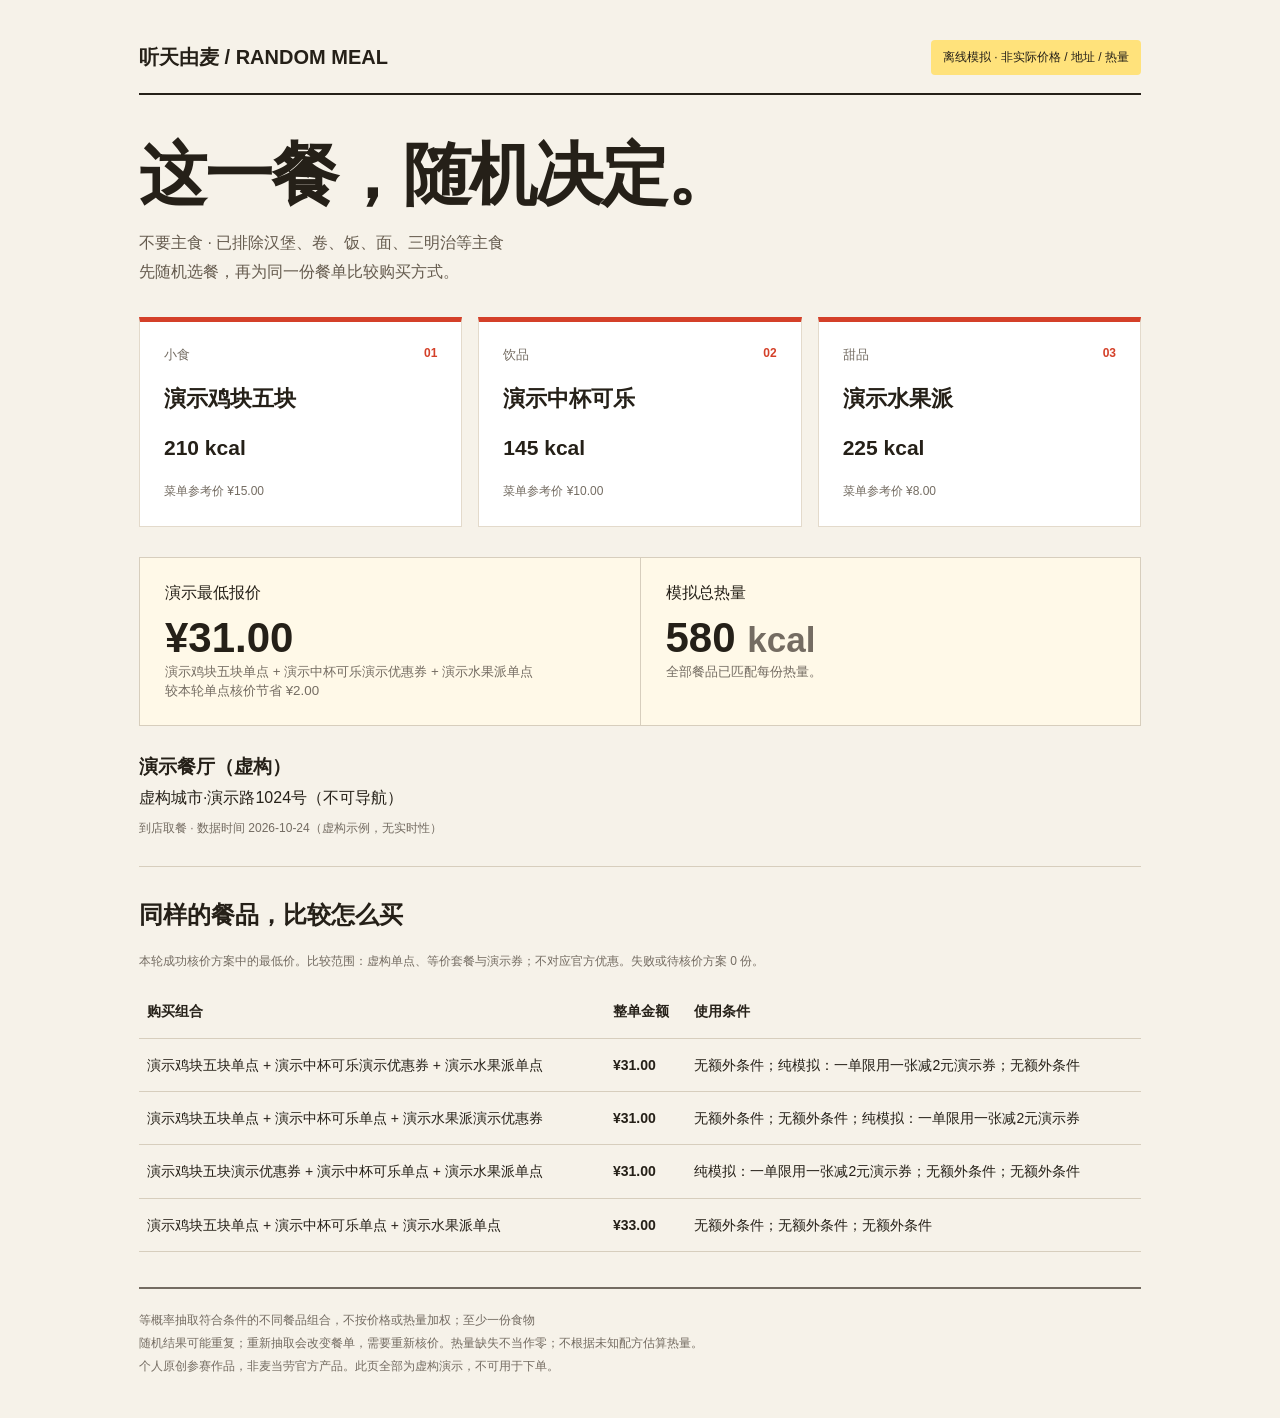
==== examples/demo-no-main.html @ 1b89d2fb "Create random McDonald meal Skill with official price comparison" ====
<!doctype html>
<html lang="zh-CN"><meta charset="utf-8"><meta name="viewport" content="width=device-width, initial-scale=1">
<title>听天由麦 · 随机餐单</title><style>
:root{font-family:"Microsoft YaHei","PingFang SC",sans-serif;color:#252018;background:#f6f2e9}*{box-sizing:border-box}body{margin:0}main{max-width:1050px;margin:auto;padding:40px 24px}header{display:flex;justify-content:space-between;align-items:center;border-bottom:2px solid;padding-bottom:18px}.brand{font-size:20px;font-weight:800}.badge{font-size:12px;background:#ffe27b;padding:9px 12px;border-radius:4px}h1{font-size:clamp(35px,6vw,68px);letter-spacing:-2px;margin:40px 0 12px;line-height:1.15}.intro{color:#655b4e;line-height:1.8}.cards{display:grid;grid-template-columns:repeat(3,1fr);gap:16px;margin:30px 0}article{background:white;padding:24px;min-height:210px;border:1px solid #e3dacb;border-top:5px solid #d44029}article small{display:block;color:#746c62}article h2{font-size:22px;line-height:1.5}article p{font-size:21px;font-weight:700}article span{font-size:12px;color:#746c62}.number{float:right;color:#d44029;font-weight:800}.summary{display:grid;grid-template-columns:1fr 1fr;gap:1px;background:#d7cebd;border:1px solid #d7cebd}.metric{padding:25px;background:#fff9e8}.metric strong{display:block;font-size:42px;margin-top:10px}.metric small{color:#746c62}.store{padding:24px 0;border-bottom:1px solid #d7cebd;line-height:1.8}.store b{font-size:19px}table{width:100%;border-collapse:collapse;font-size:14px}td,th{text-align:left;border-bottom:1px solid #d7cebd;padding:15px 8px;line-height:1.6}td:nth-child(2){white-space:nowrap;font-weight:700}.fine{font-size:12px;color:#746c62;line-height:1.9}section{margin-top:32px}footer{margin-top:35px;border-top:2px solid;padding-top:20px}@media(max-width:650px){main{padding:22px 16px}header{align-items:flex-start;gap:16px;flex-direction:column}.cards{grid-template-columns:1fr}article{min-height:0}.summary{grid-template-columns:1fr}table{font-size:12px}}
</style><main><header><span class="brand">听天由麦 / RANDOM MEAL</span><span class="badge">离线模拟 · 非实际价格 / 地址 / 热量</span></header>
<h1>这一餐，随机决定。</h1><p class="intro">不要主食 · 已排除汉堡、卷、饭、面、三明治等主食<br>先随机选餐，再为同一份餐单比较购买方式。</p>
<div class="cards"><article><span class="number">01</span><small>小食</small><h2>演示鸡块五块</h2><p>210 kcal</p><span>菜单参考价 ¥15.00</span></article><article><span class="number">02</span><small>饮品</small><h2>演示中杯可乐</h2><p>145 kcal</p><span>菜单参考价 ¥10.00</span></article><article><span class="number">03</span><small>甜品</small><h2>演示水果派</h2><p>225 kcal</p><span>菜单参考价 ¥8.00</span></article></div><div class="summary"><div class="metric">演示最低报价<strong>¥31.00</strong><small>演示鸡块五块单点 + 演示中杯可乐演示优惠券 + 演示水果派单点<br>较本轮单点核价节省 ¥2.00</small></div><div class="metric">模拟总热量<strong>580 <small>kcal</small></strong><small>全部餐品已匹配每份热量。</small></div></div>
<div class="store"><b>演示餐厅（虚构）</b><br>虚构城市·演示路1024号（不可导航）<br><span class="fine">到店取餐 · 数据时间 2026-10-24（虚构示例，无实时性）</span></div>
<section><h2>同样的餐品，比较怎么买</h2><p class="fine">本轮成功核价方案中的最低价。比较范围：虚构单点、等价套餐与演示券；不对应官方优惠。失败或待核价方案 0 份。</p><table><thead><tr><th>购买组合</th><th>整单金额</th><th>使用条件</th></tr></thead><tbody><tr><td>演示鸡块五块单点 + 演示中杯可乐演示优惠券 + 演示水果派单点</td><td>¥31.00</td><td>无额外条件；纯模拟：一单限用一张减2元演示券；无额外条件</td></tr><tr><td>演示鸡块五块单点 + 演示中杯可乐单点 + 演示水果派演示优惠券</td><td>¥31.00</td><td>无额外条件；无额外条件；纯模拟：一单限用一张减2元演示券</td></tr><tr><td>演示鸡块五块演示优惠券 + 演示中杯可乐单点 + 演示水果派单点</td><td>¥31.00</td><td>纯模拟：一单限用一张减2元演示券；无额外条件；无额外条件</td></tr><tr><td>演示鸡块五块单点 + 演示中杯可乐单点 + 演示水果派单点</td><td>¥33.00</td><td>无额外条件；无额外条件；无额外条件</td></tr></tbody></table></section>
<footer class="fine">等概率抽取符合条件的不同餐品组合，不按价格或热量加权；至少一份食物<br>随机结果可能重复；重新抽取会改变餐单，需要重新核价。热量缺失不当作零；不根据未知配方估算热量。<br>个人原创参赛作品，非麦当劳官方产品。此页全部为虚构演示，不可用于下单。</footer></main></html>
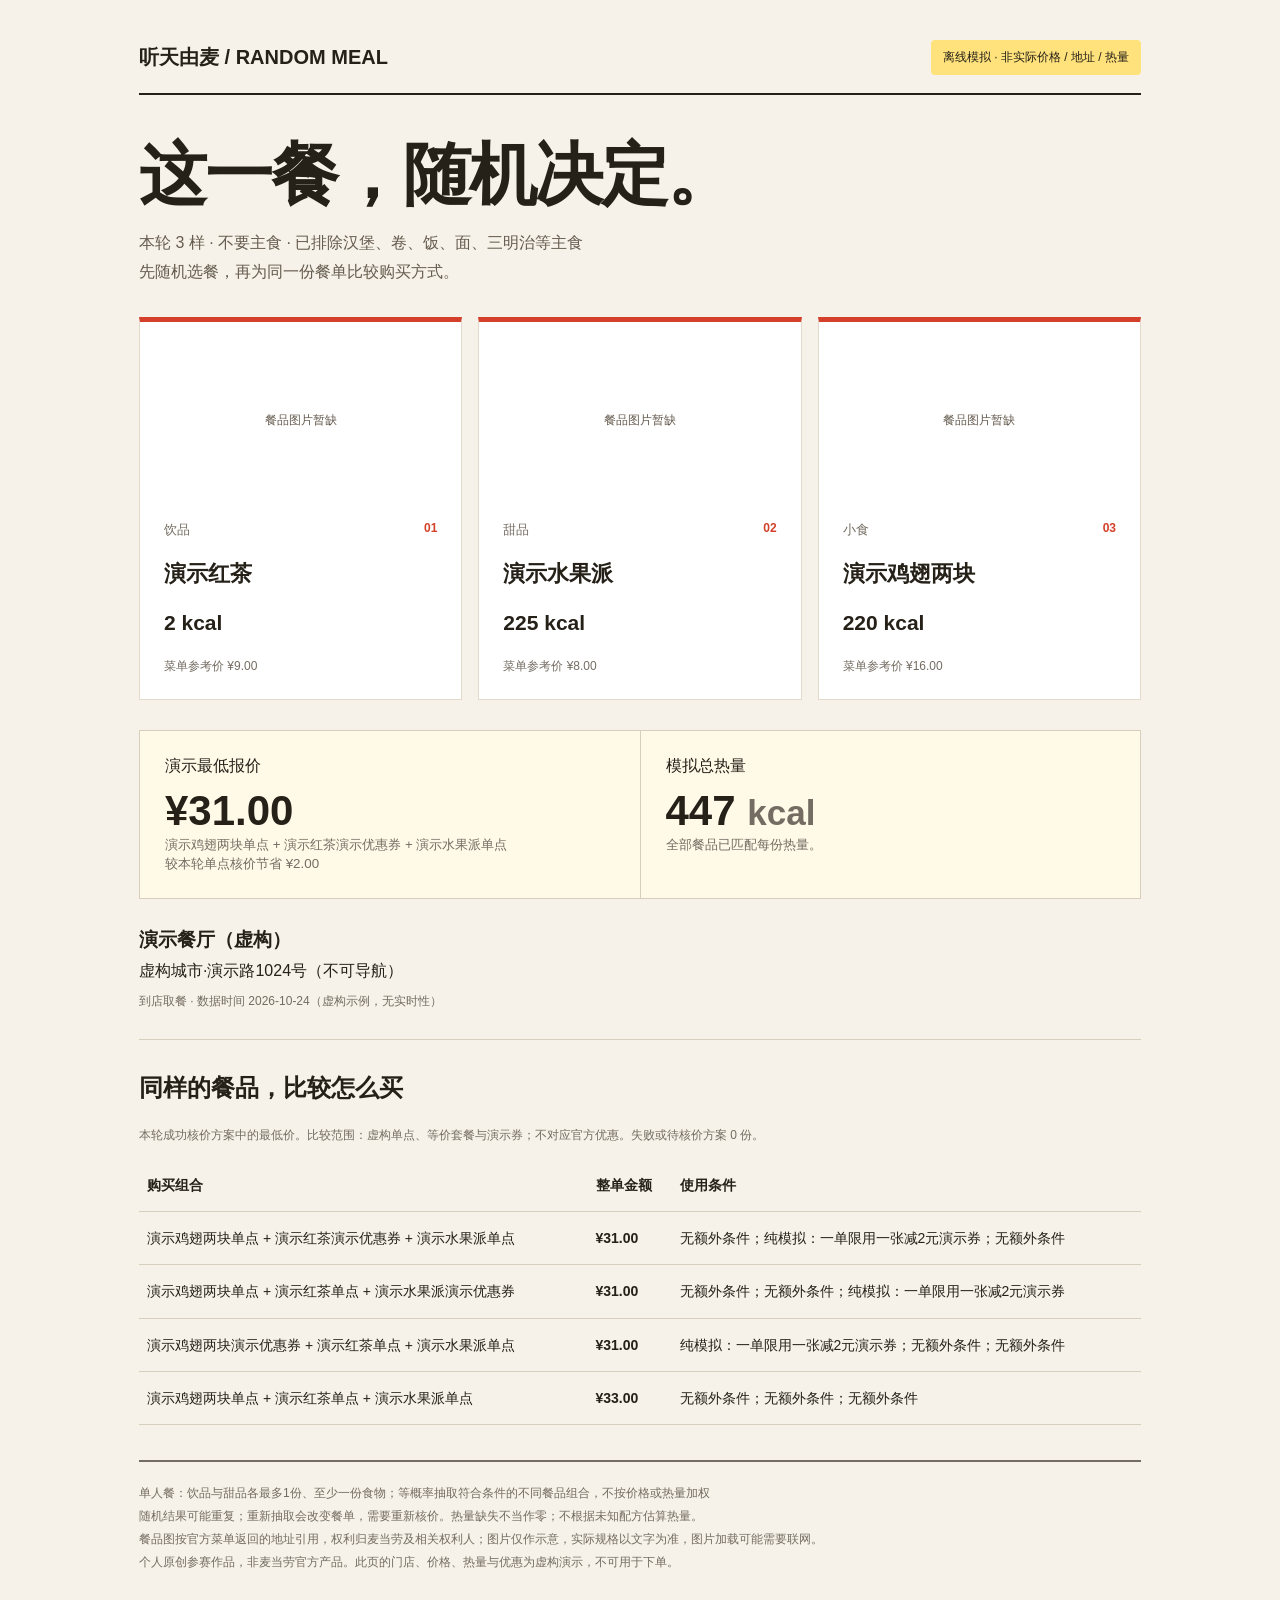
==== commit b6cdfba3: "Complete 1-6 item single-person meals and resilient MCP queries Limit drinks and desserts to one eac" ====
--- a/examples/demo-no-main.html
+++ b/examples/demo-no-main.html
@@ -3,8 +3,9 @@
 <title>听天由麦 · 随机餐单</title><style>
 :root{font-family:"Microsoft YaHei","PingFang SC",sans-serif;color:#252018;background:#f6f2e9}*{box-sizing:border-box}body{margin:0}main{max-width:1050px;margin:auto;padding:40px 24px}header{display:flex;justify-content:space-between;align-items:center;border-bottom:2px solid;padding-bottom:18px}.brand{font-size:20px;font-weight:800}.badge{font-size:12px;background:#ffe27b;padding:9px 12px;border-radius:4px}h1{font-size:clamp(35px,6vw,68px);letter-spacing:-2px;margin:40px 0 12px;line-height:1.15}.intro{color:#655b4e;line-height:1.8}.cards{display:grid;grid-template-columns:repeat(3,1fr);gap:16px;margin:30px 0}article{background:white;padding:24px;min-height:210px;border:1px solid #e3dacb;border-top:5px solid #d44029}article small{display:block;color:#746c62}article h2{font-size:22px;line-height:1.5}article p{font-size:21px;font-weight:700}article span{font-size:12px;color:#746c62}.number{float:right;color:#d44029;font-weight:800}.summary{display:grid;grid-template-columns:1fr 1fr;gap:1px;background:#d7cebd;border:1px solid #d7cebd}.metric{padding:25px;background:#fff9e8}.metric strong{display:block;font-size:42px;margin-top:10px}.metric small{color:#746c62}.store{padding:24px 0;border-bottom:1px solid #d7cebd;line-height:1.8}.store b{font-size:19px}table{width:100%;border-collapse:collapse;font-size:14px}td,th{text-align:left;border-bottom:1px solid #d7cebd;padding:15px 8px;line-height:1.6}td:nth-child(2){white-space:nowrap;font-weight:700}.fine{font-size:12px;color:#746c62;line-height:1.9}section{margin-top:32px}footer{margin-top:35px;border-top:2px solid;padding-top:20px}@media(max-width:650px){main{padding:22px 16px}header{align-items:flex-start;gap:16px;flex-direction:column}.cards{grid-template-columns:1fr}article{min-height:0}.summary{grid-template-columns:1fr}table{font-size:12px}}
 </style><main><header><span class="brand">听天由麦 / RANDOM MEAL</span><span class="badge">离线模拟 · 非实际价格 / 地址 / 热量</span></header>
-<h1>这一餐，随机决定。</h1><p class="intro">不要主食 · 已排除汉堡、卷、饭、面、三明治等主食<br>先随机选餐，再为同一份餐单比较购买方式。</p>
-<div class="cards"><article><span class="number">01</span><small>小食</small><h2>演示鸡块五块</h2><p>210 kcal</p><span>菜单参考价 ¥15.00</span></article><article><span class="number">02</span><small>饮品</small><h2>演示中杯可乐</h2><p>145 kcal</p><span>菜单参考价 ¥10.00</span></article><article><span class="number">03</span><small>甜品</small><h2>演示水果派</h2><p>225 kcal</p><span>菜单参考价 ¥8.00</span></article></div><div class="summary"><div class="metric">演示最低报价<strong>¥31.00</strong><small>演示鸡块五块单点 + 演示中杯可乐演示优惠券 + 演示水果派单点<br>较本轮单点核价节省 ¥2.00</small></div><div class="metric">模拟总热量<strong>580 <small>kcal</small></strong><small>全部餐品已匹配每份热量。</small></div></div>
+<style>.product-image{height:160px;position:relative;margin:-5px 0 20px;display:grid;place-items:center}.product-image>span{font-size:12px;color:#655b4e}.product-image img{position:absolute;width:100%;height:100%;object-fit:contain;background:white}.product-image img[hidden]{display:none}</style>
+<h1>这一餐，随机决定。</h1><p class="intro">本轮 3 样 · 不要主食 · 已排除汉堡、卷、饭、面、三明治等主食<br>先随机选餐，再为同一份餐单比较购买方式。</p>
+<div class="cards"><article><div class="product-image"><span>餐品图片暂缺</span><img src="https://menu-img.mcd.cn/pcm/prod/menu/ProductPool/product/MS_3505_320.png" alt="演示红茶官方菜单示意图" loading="lazy" referrerpolicy="no-referrer" onerror="this.hidden=true"></div><span class="number">01</span><small>饮品</small><h2>演示红茶</h2><p>2 kcal</p><span>菜单参考价 ¥9.00</span></article><article><div class="product-image"><span>餐品图片暂缺</span><img src="https://menu-img.mcd.cn/pcm/prod/menu/ProductPool/product/MS_G9900008752_320.gif" alt="演示水果派官方菜单示意图" loading="lazy" referrerpolicy="no-referrer" onerror="this.hidden=true"></div><span class="number">02</span><small>甜品</small><h2>演示水果派</h2><p>225 kcal</p><span>菜单参考价 ¥8.00</span></article><article><div class="product-image"><span>餐品图片暂缺</span><img src="https://menu-img.mcd.cn/pcm/prod/menu/20260325/product/MS_G1700_320.png" alt="演示鸡翅两块官方菜单示意图" loading="lazy" referrerpolicy="no-referrer" onerror="this.hidden=true"></div><span class="number">03</span><small>小食</small><h2>演示鸡翅两块</h2><p>220 kcal</p><span>菜单参考价 ¥16.00</span></article></div><div class="summary"><div class="metric">演示最低报价<strong>¥31.00</strong><small>演示鸡翅两块单点 + 演示红茶演示优惠券 + 演示水果派单点<br>较本轮单点核价节省 ¥2.00</small></div><div class="metric">模拟总热量<strong>447 <small>kcal</small></strong><small>全部餐品已匹配每份热量。</small></div></div>
 <div class="store"><b>演示餐厅（虚构）</b><br>虚构城市·演示路1024号（不可导航）<br><span class="fine">到店取餐 · 数据时间 2026-10-24（虚构示例，无实时性）</span></div>
-<section><h2>同样的餐品，比较怎么买</h2><p class="fine">本轮成功核价方案中的最低价。比较范围：虚构单点、等价套餐与演示券；不对应官方优惠。失败或待核价方案 0 份。</p><table><thead><tr><th>购买组合</th><th>整单金额</th><th>使用条件</th></tr></thead><tbody><tr><td>演示鸡块五块单点 + 演示中杯可乐演示优惠券 + 演示水果派单点</td><td>¥31.00</td><td>无额外条件；纯模拟：一单限用一张减2元演示券；无额外条件</td></tr><tr><td>演示鸡块五块单点 + 演示中杯可乐单点 + 演示水果派演示优惠券</td><td>¥31.00</td><td>无额外条件；无额外条件；纯模拟：一单限用一张减2元演示券</td></tr><tr><td>演示鸡块五块演示优惠券 + 演示中杯可乐单点 + 演示水果派单点</td><td>¥31.00</td><td>纯模拟：一单限用一张减2元演示券；无额外条件；无额外条件</td></tr><tr><td>演示鸡块五块单点 + 演示中杯可乐单点 + 演示水果派单点</td><td>¥33.00</td><td>无额外条件；无额外条件；无额外条件</td></tr></tbody></table></section>
-<footer class="fine">等概率抽取符合条件的不同餐品组合，不按价格或热量加权；至少一份食物<br>随机结果可能重复；重新抽取会改变餐单，需要重新核价。热量缺失不当作零；不根据未知配方估算热量。<br>个人原创参赛作品，非麦当劳官方产品。此页全部为虚构演示，不可用于下单。</footer></main></html>+<section><h2>同样的餐品，比较怎么买</h2><p class="fine">本轮成功核价方案中的最低价。比较范围：虚构单点、等价套餐与演示券；不对应官方优惠。失败或待核价方案 0 份。</p><table><thead><tr><th>购买组合</th><th>整单金额</th><th>使用条件</th></tr></thead><tbody><tr><td>演示鸡翅两块单点 + 演示红茶演示优惠券 + 演示水果派单点</td><td>¥31.00</td><td>无额外条件；纯模拟：一单限用一张减2元演示券；无额外条件</td></tr><tr><td>演示鸡翅两块单点 + 演示红茶单点 + 演示水果派演示优惠券</td><td>¥31.00</td><td>无额外条件；无额外条件；纯模拟：一单限用一张减2元演示券</td></tr><tr><td>演示鸡翅两块演示优惠券 + 演示红茶单点 + 演示水果派单点</td><td>¥31.00</td><td>纯模拟：一单限用一张减2元演示券；无额外条件；无额外条件</td></tr><tr><td>演示鸡翅两块单点 + 演示红茶单点 + 演示水果派单点</td><td>¥33.00</td><td>无额外条件；无额外条件；无额外条件</td></tr></tbody></table></section>
+<footer class="fine">单人餐：饮品与甜品各最多1份、至少一份食物；等概率抽取符合条件的不同餐品组合，不按价格或热量加权<br>随机结果可能重复；重新抽取会改变餐单，需要重新核价。热量缺失不当作零；不根据未知配方估算热量。<br>餐品图按官方菜单返回的地址引用，权利归麦当劳及相关权利人；图片仅作示意，实际规格以文字为准，图片加载可能需要联网。<br>个人原创参赛作品，非麦当劳官方产品。此页的门店、价格、热量与优惠为虚构演示，不可用于下单。</footer></main></html>
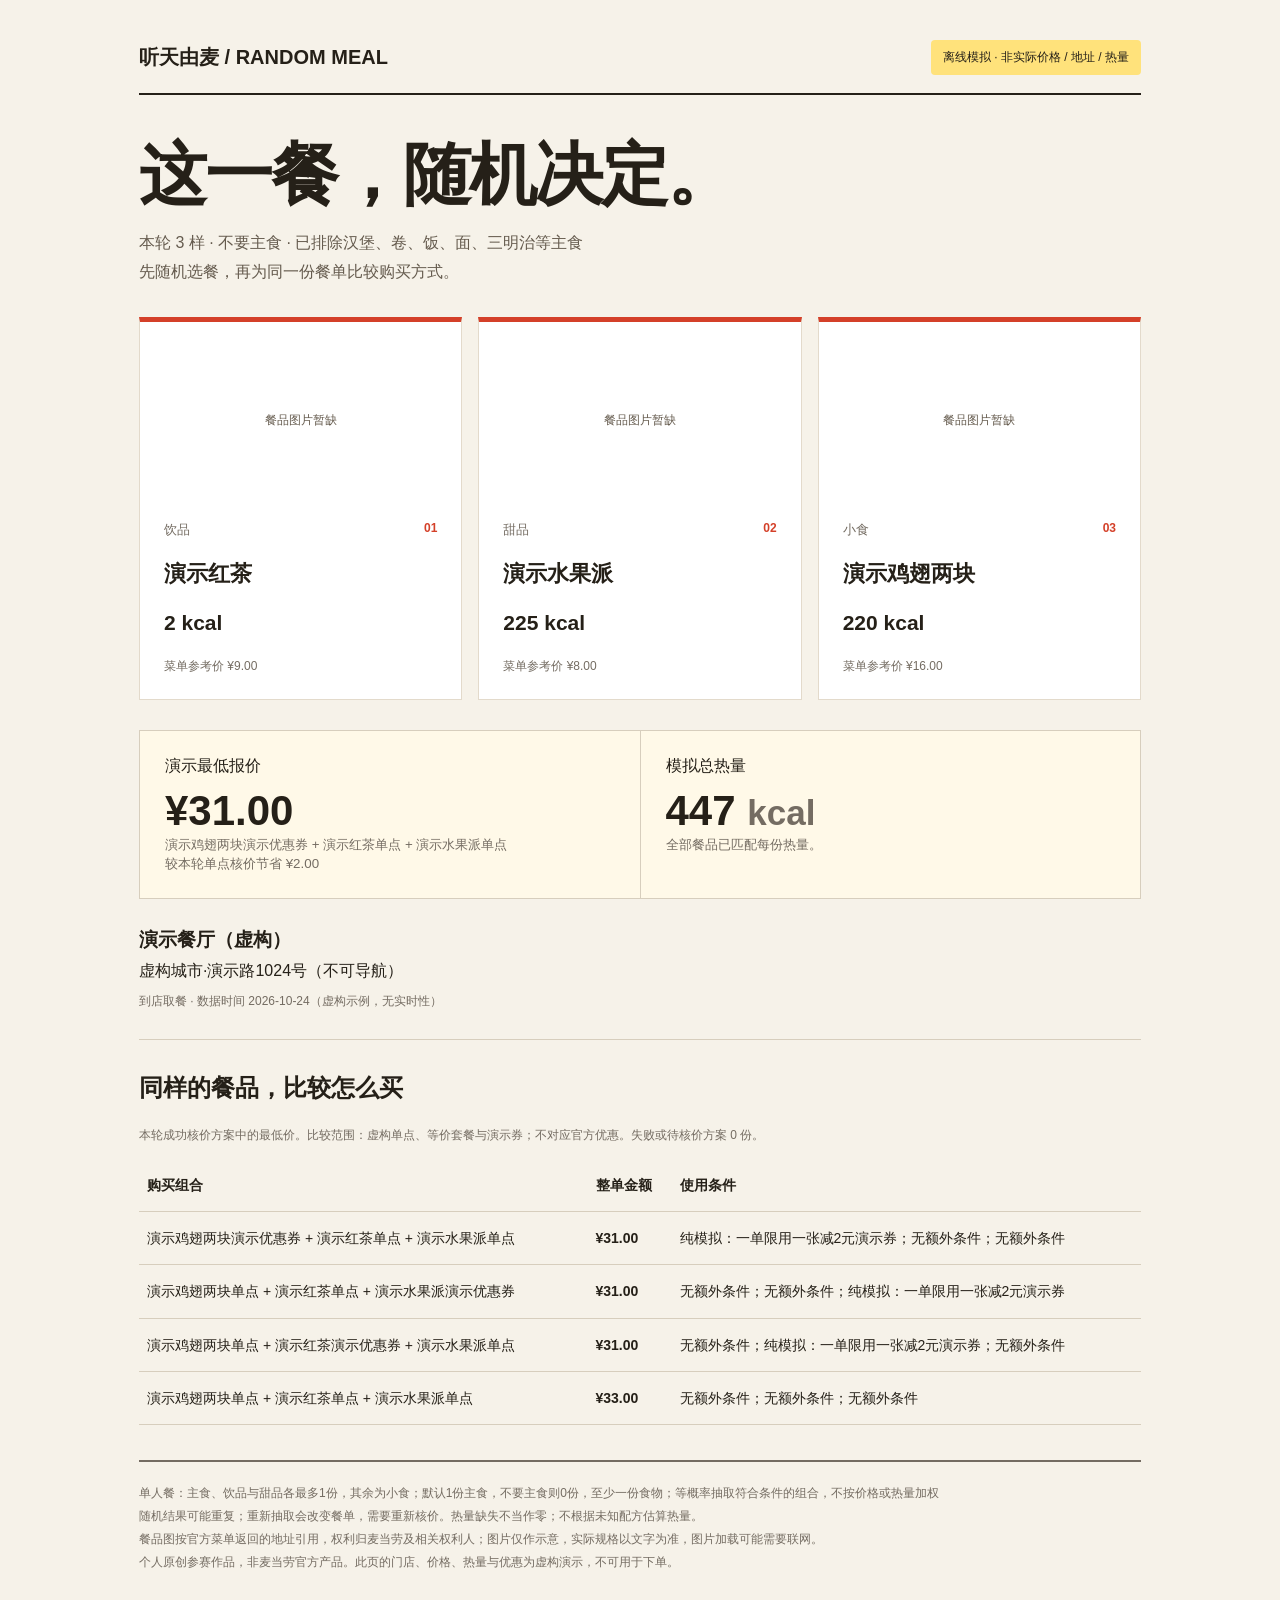
==== commit c8abdd69: "Limit single-person recommendations to one main dish Keep exactly one main by default, none in no-ma" ====
--- a/examples/demo-no-main.html
+++ b/examples/demo-no-main.html
@@ -5,7 +5,7 @@
 </style><main><header><span class="brand">听天由麦 / RANDOM MEAL</span><span class="badge">离线模拟 · 非实际价格 / 地址 / 热量</span></header>
 <style>.product-image{height:160px;position:relative;margin:-5px 0 20px;display:grid;place-items:center}.product-image>span{font-size:12px;color:#655b4e}.product-image img{position:absolute;width:100%;height:100%;object-fit:contain;background:white}.product-image img[hidden]{display:none}</style>
 <h1>这一餐，随机决定。</h1><p class="intro">本轮 3 样 · 不要主食 · 已排除汉堡、卷、饭、面、三明治等主食<br>先随机选餐，再为同一份餐单比较购买方式。</p>
-<div class="cards"><article><div class="product-image"><span>餐品图片暂缺</span><img src="https://menu-img.mcd.cn/pcm/prod/menu/ProductPool/product/MS_3505_320.png" alt="演示红茶官方菜单示意图" loading="lazy" referrerpolicy="no-referrer" onerror="this.hidden=true"></div><span class="number">01</span><small>饮品</small><h2>演示红茶</h2><p>2 kcal</p><span>菜单参考价 ¥9.00</span></article><article><div class="product-image"><span>餐品图片暂缺</span><img src="https://menu-img.mcd.cn/pcm/prod/menu/ProductPool/product/MS_G9900008752_320.gif" alt="演示水果派官方菜单示意图" loading="lazy" referrerpolicy="no-referrer" onerror="this.hidden=true"></div><span class="number">02</span><small>甜品</small><h2>演示水果派</h2><p>225 kcal</p><span>菜单参考价 ¥8.00</span></article><article><div class="product-image"><span>餐品图片暂缺</span><img src="https://menu-img.mcd.cn/pcm/prod/menu/20260325/product/MS_G1700_320.png" alt="演示鸡翅两块官方菜单示意图" loading="lazy" referrerpolicy="no-referrer" onerror="this.hidden=true"></div><span class="number">03</span><small>小食</small><h2>演示鸡翅两块</h2><p>220 kcal</p><span>菜单参考价 ¥16.00</span></article></div><div class="summary"><div class="metric">演示最低报价<strong>¥31.00</strong><small>演示鸡翅两块单点 + 演示红茶演示优惠券 + 演示水果派单点<br>较本轮单点核价节省 ¥2.00</small></div><div class="metric">模拟总热量<strong>447 <small>kcal</small></strong><small>全部餐品已匹配每份热量。</small></div></div>
+<div class="cards"><article><div class="product-image"><span>餐品图片暂缺</span><img src="https://menu-img.mcd.cn/pcm/prod/menu/ProductPool/product/MS_3505_320.png" alt="演示红茶官方菜单示意图" loading="lazy" referrerpolicy="no-referrer" onerror="this.hidden=true"></div><span class="number">01</span><small>饮品</small><h2>演示红茶</h2><p>2 kcal</p><span>菜单参考价 ¥9.00</span></article><article><div class="product-image"><span>餐品图片暂缺</span><img src="https://menu-img.mcd.cn/pcm/prod/menu/ProductPool/product/MS_G9900008752_320.gif" alt="演示水果派官方菜单示意图" loading="lazy" referrerpolicy="no-referrer" onerror="this.hidden=true"></div><span class="number">02</span><small>甜品</small><h2>演示水果派</h2><p>225 kcal</p><span>菜单参考价 ¥8.00</span></article><article><div class="product-image"><span>餐品图片暂缺</span><img src="https://menu-img.mcd.cn/pcm/prod/menu/20260325/product/MS_G1700_320.png" alt="演示鸡翅两块官方菜单示意图" loading="lazy" referrerpolicy="no-referrer" onerror="this.hidden=true"></div><span class="number">03</span><small>小食</small><h2>演示鸡翅两块</h2><p>220 kcal</p><span>菜单参考价 ¥16.00</span></article></div><div class="summary"><div class="metric">演示最低报价<strong>¥31.00</strong><small>演示鸡翅两块演示优惠券 + 演示红茶单点 + 演示水果派单点<br>较本轮单点核价节省 ¥2.00</small></div><div class="metric">模拟总热量<strong>447 <small>kcal</small></strong><small>全部餐品已匹配每份热量。</small></div></div>
 <div class="store"><b>演示餐厅（虚构）</b><br>虚构城市·演示路1024号（不可导航）<br><span class="fine">到店取餐 · 数据时间 2026-10-24（虚构示例，无实时性）</span></div>
-<section><h2>同样的餐品，比较怎么买</h2><p class="fine">本轮成功核价方案中的最低价。比较范围：虚构单点、等价套餐与演示券；不对应官方优惠。失败或待核价方案 0 份。</p><table><thead><tr><th>购买组合</th><th>整单金额</th><th>使用条件</th></tr></thead><tbody><tr><td>演示鸡翅两块单点 + 演示红茶演示优惠券 + 演示水果派单点</td><td>¥31.00</td><td>无额外条件；纯模拟：一单限用一张减2元演示券；无额外条件</td></tr><tr><td>演示鸡翅两块单点 + 演示红茶单点 + 演示水果派演示优惠券</td><td>¥31.00</td><td>无额外条件；无额外条件；纯模拟：一单限用一张减2元演示券</td></tr><tr><td>演示鸡翅两块演示优惠券 + 演示红茶单点 + 演示水果派单点</td><td>¥31.00</td><td>纯模拟：一单限用一张减2元演示券；无额外条件；无额外条件</td></tr><tr><td>演示鸡翅两块单点 + 演示红茶单点 + 演示水果派单点</td><td>¥33.00</td><td>无额外条件；无额外条件；无额外条件</td></tr></tbody></table></section>
-<footer class="fine">单人餐：饮品与甜品各最多1份、至少一份食物；等概率抽取符合条件的不同餐品组合，不按价格或热量加权<br>随机结果可能重复；重新抽取会改变餐单，需要重新核价。热量缺失不当作零；不根据未知配方估算热量。<br>餐品图按官方菜单返回的地址引用，权利归麦当劳及相关权利人；图片仅作示意，实际规格以文字为准，图片加载可能需要联网。<br>个人原创参赛作品，非麦当劳官方产品。此页的门店、价格、热量与优惠为虚构演示，不可用于下单。</footer></main></html>+<section><h2>同样的餐品，比较怎么买</h2><p class="fine">本轮成功核价方案中的最低价。比较范围：虚构单点、等价套餐与演示券；不对应官方优惠。失败或待核价方案 0 份。</p><table><thead><tr><th>购买组合</th><th>整单金额</th><th>使用条件</th></tr></thead><tbody><tr><td>演示鸡翅两块演示优惠券 + 演示红茶单点 + 演示水果派单点</td><td>¥31.00</td><td>纯模拟：一单限用一张减2元演示券；无额外条件；无额外条件</td></tr><tr><td>演示鸡翅两块单点 + 演示红茶单点 + 演示水果派演示优惠券</td><td>¥31.00</td><td>无额外条件；无额外条件；纯模拟：一单限用一张减2元演示券</td></tr><tr><td>演示鸡翅两块单点 + 演示红茶演示优惠券 + 演示水果派单点</td><td>¥31.00</td><td>无额外条件；纯模拟：一单限用一张减2元演示券；无额外条件</td></tr><tr><td>演示鸡翅两块单点 + 演示红茶单点 + 演示水果派单点</td><td>¥33.00</td><td>无额外条件；无额外条件；无额外条件</td></tr></tbody></table></section>
+<footer class="fine">单人餐：主食、饮品与甜品各最多1份，其余为小食；默认1份主食，不要主食则0份，至少一份食物；等概率抽取符合条件的组合，不按价格或热量加权<br>随机结果可能重复；重新抽取会改变餐单，需要重新核价。热量缺失不当作零；不根据未知配方估算热量。<br>餐品图按官方菜单返回的地址引用，权利归麦当劳及相关权利人；图片仅作示意，实际规格以文字为准，图片加载可能需要联网。<br>个人原创参赛作品，非麦当劳官方产品。此页的门店、价格、热量与优惠为虚构演示，不可用于下单。</footer></main></html>
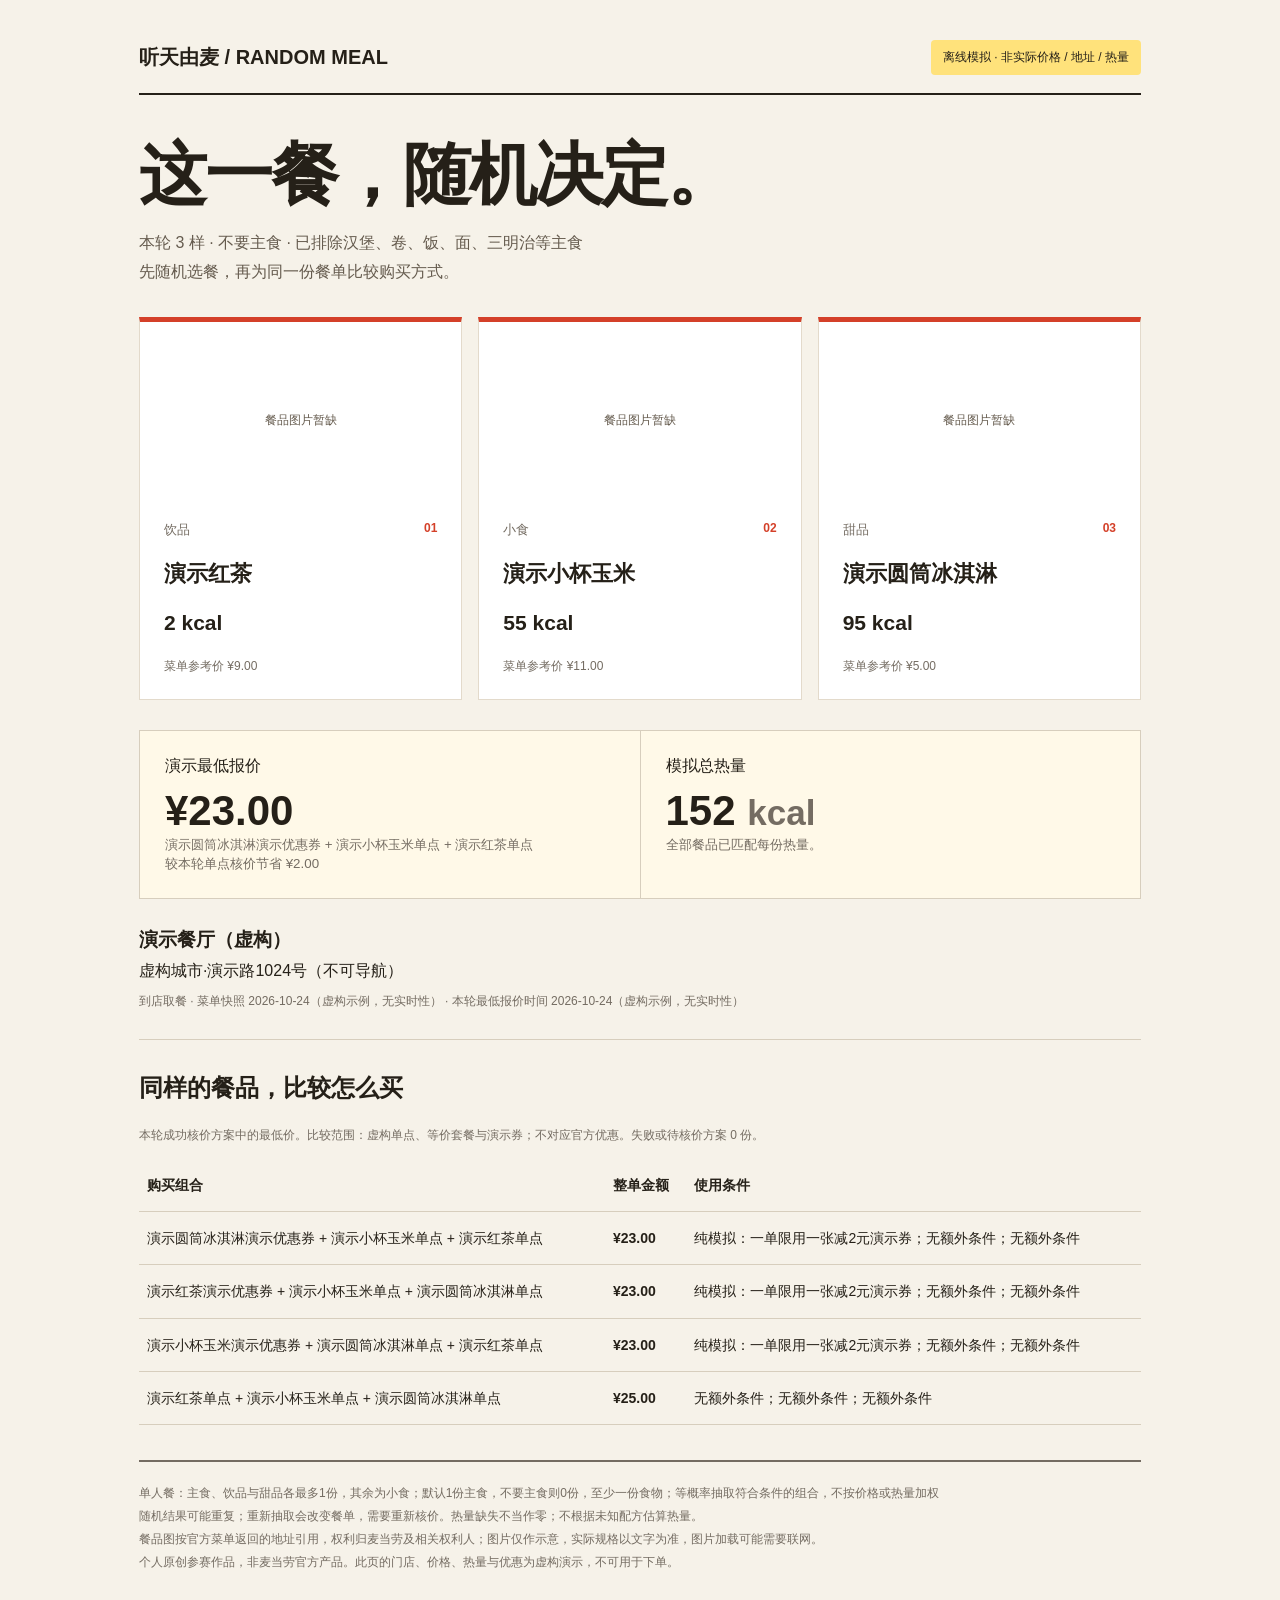
==== commit 846545fc: "Add fixed-basket repricing and voucher reference controls to the demo Keep demo basket prices separa" ====
--- a/examples/demo-no-main.html
+++ b/examples/demo-no-main.html
@@ -5,7 +5,7 @@
 </style><main><header><span class="brand">听天由麦 / RANDOM MEAL</span><span class="badge">离线模拟 · 非实际价格 / 地址 / 热量</span></header>
 <style>.product-image{height:160px;position:relative;margin:-5px 0 20px;display:grid;place-items:center}.product-image>span{font-size:12px;color:#655b4e}.product-image img{position:absolute;width:100%;height:100%;object-fit:contain;background:white}.product-image img[hidden]{display:none}</style>
 <h1>这一餐，随机决定。</h1><p class="intro">本轮 3 样 · 不要主食 · 已排除汉堡、卷、饭、面、三明治等主食<br>先随机选餐，再为同一份餐单比较购买方式。</p>
-<div class="cards"><article><div class="product-image"><span>餐品图片暂缺</span><img src="https://menu-img.mcd.cn/pcm/prod/menu/ProductPool/product/MS_3505_320.png" alt="演示红茶官方菜单示意图" loading="lazy" referrerpolicy="no-referrer" onerror="this.hidden=true"></div><span class="number">01</span><small>饮品</small><h2>演示红茶</h2><p>2 kcal</p><span>菜单参考价 ¥9.00</span></article><article><div class="product-image"><span>餐品图片暂缺</span><img src="https://menu-img.mcd.cn/pcm/prod/menu/ProductPool/product/MS_G9900008752_320.gif" alt="演示水果派官方菜单示意图" loading="lazy" referrerpolicy="no-referrer" onerror="this.hidden=true"></div><span class="number">02</span><small>甜品</small><h2>演示水果派</h2><p>225 kcal</p><span>菜单参考价 ¥8.00</span></article><article><div class="product-image"><span>餐品图片暂缺</span><img src="https://menu-img.mcd.cn/pcm/prod/menu/20260325/product/MS_G1700_320.png" alt="演示鸡翅两块官方菜单示意图" loading="lazy" referrerpolicy="no-referrer" onerror="this.hidden=true"></div><span class="number">03</span><small>小食</small><h2>演示鸡翅两块</h2><p>220 kcal</p><span>菜单参考价 ¥16.00</span></article></div><div class="summary"><div class="metric">演示最低报价<strong>¥31.00</strong><small>演示鸡翅两块演示优惠券 + 演示红茶单点 + 演示水果派单点<br>较本轮单点核价节省 ¥2.00</small></div><div class="metric">模拟总热量<strong>447 <small>kcal</small></strong><small>全部餐品已匹配每份热量。</small></div></div>
-<div class="store"><b>演示餐厅（虚构）</b><br>虚构城市·演示路1024号（不可导航）<br><span class="fine">到店取餐 · 数据时间 2026-10-24（虚构示例，无实时性）</span></div>
-<section><h2>同样的餐品，比较怎么买</h2><p class="fine">本轮成功核价方案中的最低价。比较范围：虚构单点、等价套餐与演示券；不对应官方优惠。失败或待核价方案 0 份。</p><table><thead><tr><th>购买组合</th><th>整单金额</th><th>使用条件</th></tr></thead><tbody><tr><td>演示鸡翅两块演示优惠券 + 演示红茶单点 + 演示水果派单点</td><td>¥31.00</td><td>纯模拟：一单限用一张减2元演示券；无额外条件；无额外条件</td></tr><tr><td>演示鸡翅两块单点 + 演示红茶单点 + 演示水果派演示优惠券</td><td>¥31.00</td><td>无额外条件；无额外条件；纯模拟：一单限用一张减2元演示券</td></tr><tr><td>演示鸡翅两块单点 + 演示红茶演示优惠券 + 演示水果派单点</td><td>¥31.00</td><td>无额外条件；纯模拟：一单限用一张减2元演示券；无额外条件</td></tr><tr><td>演示鸡翅两块单点 + 演示红茶单点 + 演示水果派单点</td><td>¥33.00</td><td>无额外条件；无额外条件；无额外条件</td></tr></tbody></table></section>
+<div class="cards"><article><div class="product-image"><span>餐品图片暂缺</span><img src="https://menu-img.mcd.cn/pcm/prod/menu/ProductPool/product/MS_3505_320.png" alt="演示红茶官方菜单示意图" loading="lazy" referrerpolicy="no-referrer" onerror="this.hidden=true"></div><span class="number">01</span><small>饮品</small><h2>演示红茶</h2><p>2 kcal</p><span>菜单参考价 ¥9.00</span></article><article><div class="product-image"><span>餐品图片暂缺</span><img src="https://menu-img.mcd.cn/pcm/prod/menu/ProductPool/product/MS_G4437_320.png" alt="演示小杯玉米官方菜单示意图" loading="lazy" referrerpolicy="no-referrer" onerror="this.hidden=true"></div><span class="number">02</span><small>小食</small><h2>演示小杯玉米</h2><p>55 kcal</p><span>菜单参考价 ¥11.00</span></article><article><div class="product-image"><span>餐品图片暂缺</span><img src="https://menu-img.mcd.cn/pcm/prod/menu/ProductPool/product/MS_G515837_320.png" alt="演示圆筒冰淇淋官方菜单示意图" loading="lazy" referrerpolicy="no-referrer" onerror="this.hidden=true"></div><span class="number">03</span><small>甜品</small><h2>演示圆筒冰淇淋</h2><p>95 kcal</p><span>菜单参考价 ¥5.00</span></article></div><div class="summary"><div class="metric">演示最低报价<strong>¥23.00</strong><small>演示圆筒冰淇淋演示优惠券 + 演示小杯玉米单点 + 演示红茶单点<br>较本轮单点核价节省 ¥2.00</small></div><div class="metric">模拟总热量<strong>152 <small>kcal</small></strong><small>全部餐品已匹配每份热量。</small></div></div>
+<div class="store"><b>演示餐厅（虚构）</b><br>虚构城市·演示路1024号（不可导航）<br><span class="fine">到店取餐 · 菜单快照 2026-10-24（虚构示例，无实时性） · 本轮最低报价时间 2026-10-24（虚构示例，无实时性）</span></div>
+<section><h2>同样的餐品，比较怎么买</h2><p class="fine">本轮成功核价方案中的最低价。比较范围：虚构单点、等价套餐与演示券；不对应官方优惠。失败或待核价方案 0 份。</p><table><thead><tr><th>购买组合</th><th>整单金额</th><th>使用条件</th></tr></thead><tbody><tr><td>演示圆筒冰淇淋演示优惠券 + 演示小杯玉米单点 + 演示红茶单点</td><td>¥23.00</td><td>纯模拟：一单限用一张减2元演示券；无额外条件；无额外条件</td></tr><tr><td>演示红茶演示优惠券 + 演示小杯玉米单点 + 演示圆筒冰淇淋单点</td><td>¥23.00</td><td>纯模拟：一单限用一张减2元演示券；无额外条件；无额外条件</td></tr><tr><td>演示小杯玉米演示优惠券 + 演示圆筒冰淇淋单点 + 演示红茶单点</td><td>¥23.00</td><td>纯模拟：一单限用一张减2元演示券；无额外条件；无额外条件</td></tr><tr><td>演示红茶单点 + 演示小杯玉米单点 + 演示圆筒冰淇淋单点</td><td>¥25.00</td><td>无额外条件；无额外条件；无额外条件</td></tr></tbody></table></section>
 <footer class="fine">单人餐：主食、饮品与甜品各最多1份，其余为小食；默认1份主食，不要主食则0份，至少一份食物；等概率抽取符合条件的组合，不按价格或热量加权<br>随机结果可能重复；重新抽取会改变餐单，需要重新核价。热量缺失不当作零；不根据未知配方估算热量。<br>餐品图按官方菜单返回的地址引用，权利归麦当劳及相关权利人；图片仅作示意，实际规格以文字为准，图片加载可能需要联网。<br>个人原创参赛作品，非麦当劳官方产品。此页的门店、价格、热量与优惠为虚构演示，不可用于下单。</footer></main></html>
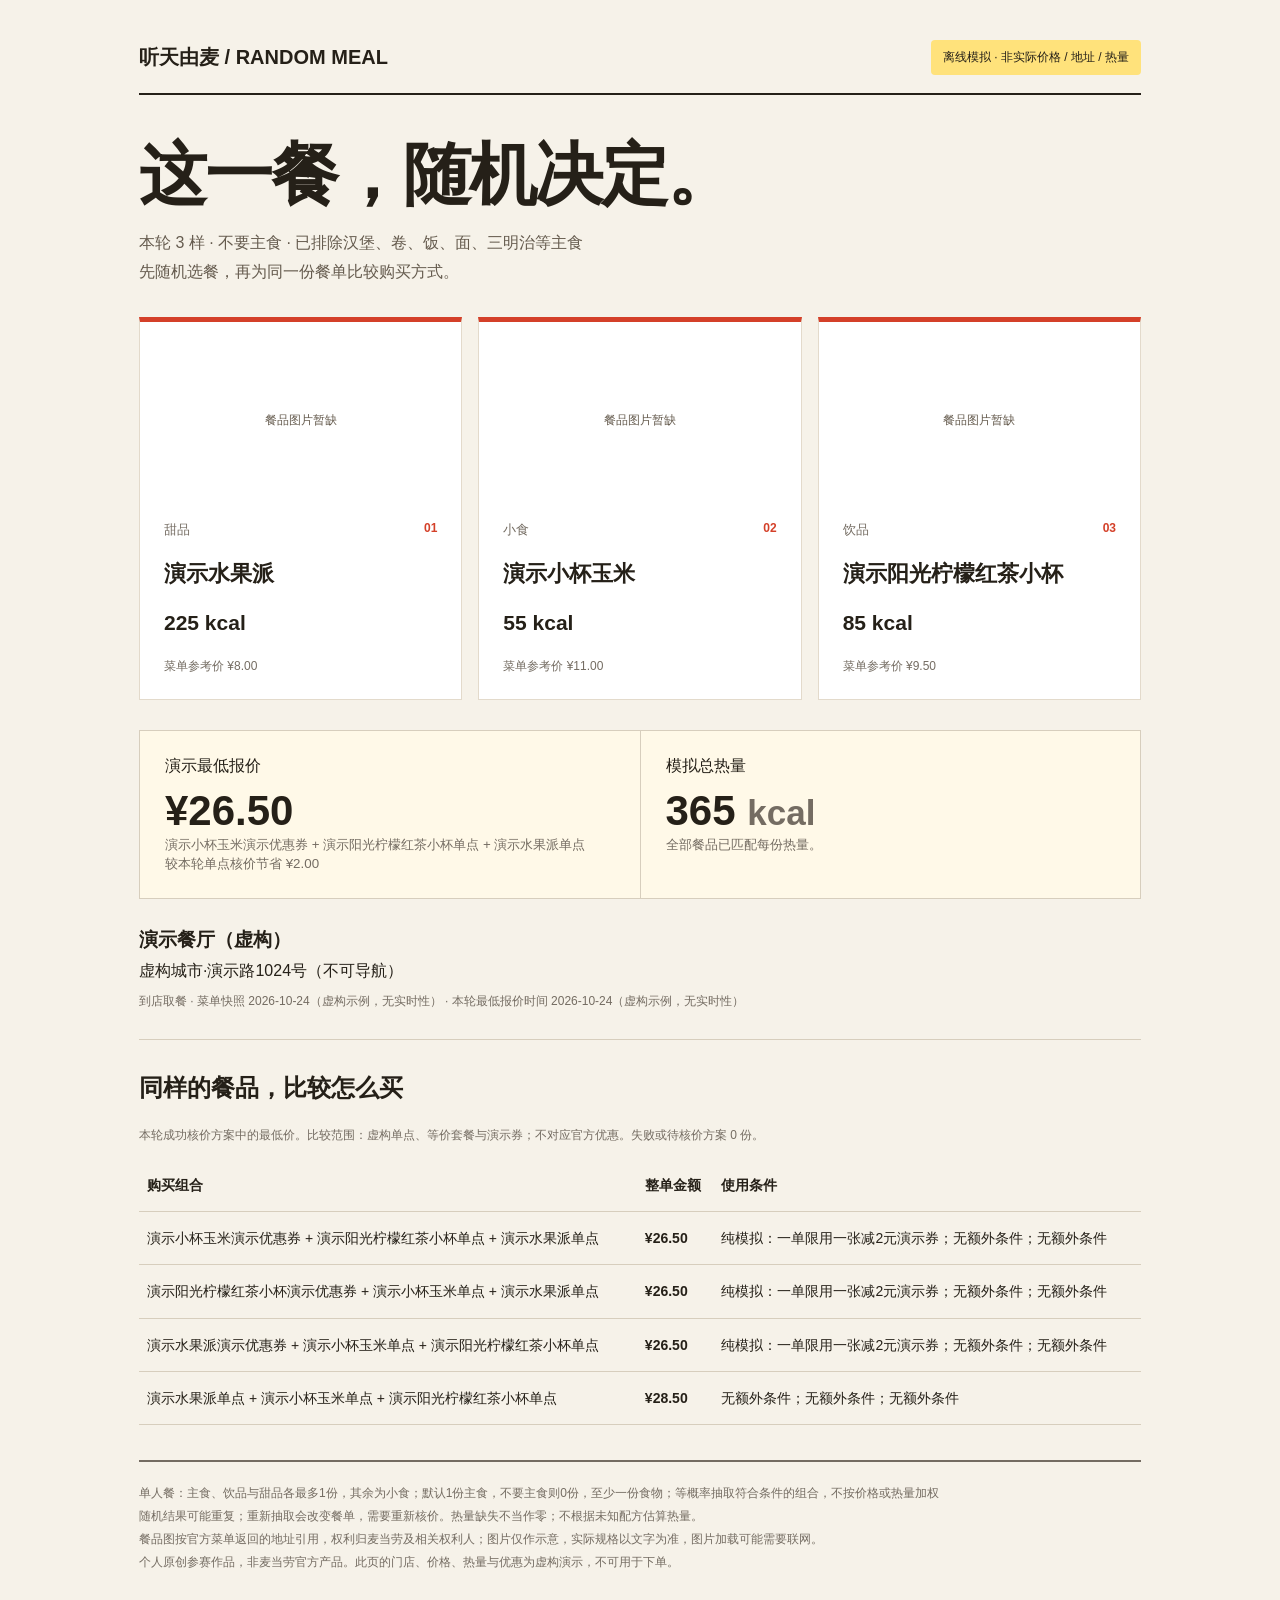
==== commit 916a0497: "Add MCP food and bundle catalogs with revalidated bundle recommendations Record 46 single-item speci" ====
--- a/examples/demo-no-main.html
+++ b/examples/demo-no-main.html
@@ -5,7 +5,7 @@
 </style><main><header><span class="brand">听天由麦 / RANDOM MEAL</span><span class="badge">离线模拟 · 非实际价格 / 地址 / 热量</span></header>
 <style>.product-image{height:160px;position:relative;margin:-5px 0 20px;display:grid;place-items:center}.product-image>span{font-size:12px;color:#655b4e}.product-image img{position:absolute;width:100%;height:100%;object-fit:contain;background:white}.product-image img[hidden]{display:none}</style>
 <h1>这一餐，随机决定。</h1><p class="intro">本轮 3 样 · 不要主食 · 已排除汉堡、卷、饭、面、三明治等主食<br>先随机选餐，再为同一份餐单比较购买方式。</p>
-<div class="cards"><article><div class="product-image"><span>餐品图片暂缺</span><img src="https://menu-img.mcd.cn/pcm/prod/menu/ProductPool/product/MS_3505_320.png" alt="演示红茶官方菜单示意图" loading="lazy" referrerpolicy="no-referrer" onerror="this.hidden=true"></div><span class="number">01</span><small>饮品</small><h2>演示红茶</h2><p>2 kcal</p><span>菜单参考价 ¥9.00</span></article><article><div class="product-image"><span>餐品图片暂缺</span><img src="https://menu-img.mcd.cn/pcm/prod/menu/ProductPool/product/MS_G4437_320.png" alt="演示小杯玉米官方菜单示意图" loading="lazy" referrerpolicy="no-referrer" onerror="this.hidden=true"></div><span class="number">02</span><small>小食</small><h2>演示小杯玉米</h2><p>55 kcal</p><span>菜单参考价 ¥11.00</span></article><article><div class="product-image"><span>餐品图片暂缺</span><img src="https://menu-img.mcd.cn/pcm/prod/menu/ProductPool/product/MS_G515837_320.png" alt="演示圆筒冰淇淋官方菜单示意图" loading="lazy" referrerpolicy="no-referrer" onerror="this.hidden=true"></div><span class="number">03</span><small>甜品</small><h2>演示圆筒冰淇淋</h2><p>95 kcal</p><span>菜单参考价 ¥5.00</span></article></div><div class="summary"><div class="metric">演示最低报价<strong>¥23.00</strong><small>演示圆筒冰淇淋演示优惠券 + 演示小杯玉米单点 + 演示红茶单点<br>较本轮单点核价节省 ¥2.00</small></div><div class="metric">模拟总热量<strong>152 <small>kcal</small></strong><small>全部餐品已匹配每份热量。</small></div></div>
+<div class="cards"><article><div class="product-image"><span>餐品图片暂缺</span><img src="https://menu-img.mcd.cn/pcm/prod/menu/ProductPool/product/MS_G9900008752_320.gif" alt="演示水果派官方菜单示意图" loading="lazy" referrerpolicy="no-referrer" onerror="this.hidden=true"></div><span class="number">01</span><small>甜品</small><h2>演示水果派</h2><p>225 kcal</p><span>菜单参考价 ¥8.00</span></article><article><div class="product-image"><span>餐品图片暂缺</span><img src="https://menu-img.mcd.cn/pcm/prod/menu/ProductPool/product/MS_G4437_320.png" alt="演示小杯玉米官方菜单示意图" loading="lazy" referrerpolicy="no-referrer" onerror="this.hidden=true"></div><span class="number">02</span><small>小食</small><h2>演示小杯玉米</h2><p>55 kcal</p><span>菜单参考价 ¥11.00</span></article><article><div class="product-image"><span>餐品图片暂缺</span><img src="https://menu-img.mcd.cn/pcm/prod/menu/ProductPool/product/MS_G515280_320.png" alt="演示阳光柠檬红茶小杯官方菜单示意图" loading="lazy" referrerpolicy="no-referrer" onerror="this.hidden=true"></div><span class="number">03</span><small>饮品</small><h2>演示阳光柠檬红茶小杯</h2><p>85 kcal</p><span>菜单参考价 ¥9.50</span></article></div><div class="summary"><div class="metric">演示最低报价<strong>¥26.50</strong><small>演示小杯玉米演示优惠券 + 演示阳光柠檬红茶小杯单点 + 演示水果派单点<br>较本轮单点核价节省 ¥2.00</small></div><div class="metric">模拟总热量<strong>365 <small>kcal</small></strong><small>全部餐品已匹配每份热量。</small></div></div>
 <div class="store"><b>演示餐厅（虚构）</b><br>虚构城市·演示路1024号（不可导航）<br><span class="fine">到店取餐 · 菜单快照 2026-10-24（虚构示例，无实时性） · 本轮最低报价时间 2026-10-24（虚构示例，无实时性）</span></div>
-<section><h2>同样的餐品，比较怎么买</h2><p class="fine">本轮成功核价方案中的最低价。比较范围：虚构单点、等价套餐与演示券；不对应官方优惠。失败或待核价方案 0 份。</p><table><thead><tr><th>购买组合</th><th>整单金额</th><th>使用条件</th></tr></thead><tbody><tr><td>演示圆筒冰淇淋演示优惠券 + 演示小杯玉米单点 + 演示红茶单点</td><td>¥23.00</td><td>纯模拟：一单限用一张减2元演示券；无额外条件；无额外条件</td></tr><tr><td>演示红茶演示优惠券 + 演示小杯玉米单点 + 演示圆筒冰淇淋单点</td><td>¥23.00</td><td>纯模拟：一单限用一张减2元演示券；无额外条件；无额外条件</td></tr><tr><td>演示小杯玉米演示优惠券 + 演示圆筒冰淇淋单点 + 演示红茶单点</td><td>¥23.00</td><td>纯模拟：一单限用一张减2元演示券；无额外条件；无额外条件</td></tr><tr><td>演示红茶单点 + 演示小杯玉米单点 + 演示圆筒冰淇淋单点</td><td>¥25.00</td><td>无额外条件；无额外条件；无额外条件</td></tr></tbody></table></section>
+<section><h2>同样的餐品，比较怎么买</h2><p class="fine">本轮成功核价方案中的最低价。比较范围：虚构单点、等价套餐与演示券；不对应官方优惠。失败或待核价方案 0 份。</p><table><thead><tr><th>购买组合</th><th>整单金额</th><th>使用条件</th></tr></thead><tbody><tr><td>演示小杯玉米演示优惠券 + 演示阳光柠檬红茶小杯单点 + 演示水果派单点</td><td>¥26.50</td><td>纯模拟：一单限用一张减2元演示券；无额外条件；无额外条件</td></tr><tr><td>演示阳光柠檬红茶小杯演示优惠券 + 演示小杯玉米单点 + 演示水果派单点</td><td>¥26.50</td><td>纯模拟：一单限用一张减2元演示券；无额外条件；无额外条件</td></tr><tr><td>演示水果派演示优惠券 + 演示小杯玉米单点 + 演示阳光柠檬红茶小杯单点</td><td>¥26.50</td><td>纯模拟：一单限用一张减2元演示券；无额外条件；无额外条件</td></tr><tr><td>演示水果派单点 + 演示小杯玉米单点 + 演示阳光柠檬红茶小杯单点</td><td>¥28.50</td><td>无额外条件；无额外条件；无额外条件</td></tr></tbody></table></section>
 <footer class="fine">单人餐：主食、饮品与甜品各最多1份，其余为小食；默认1份主食，不要主食则0份，至少一份食物；等概率抽取符合条件的组合，不按价格或热量加权<br>随机结果可能重复；重新抽取会改变餐单，需要重新核价。热量缺失不当作零；不根据未知配方估算热量。<br>餐品图按官方菜单返回的地址引用，权利归麦当劳及相关权利人；图片仅作示意，实际规格以文字为准，图片加载可能需要联网。<br>个人原创参赛作品，非麦当劳官方产品。此页的门店、价格、热量与优惠为虚构演示，不可用于下单。</footer></main></html>
